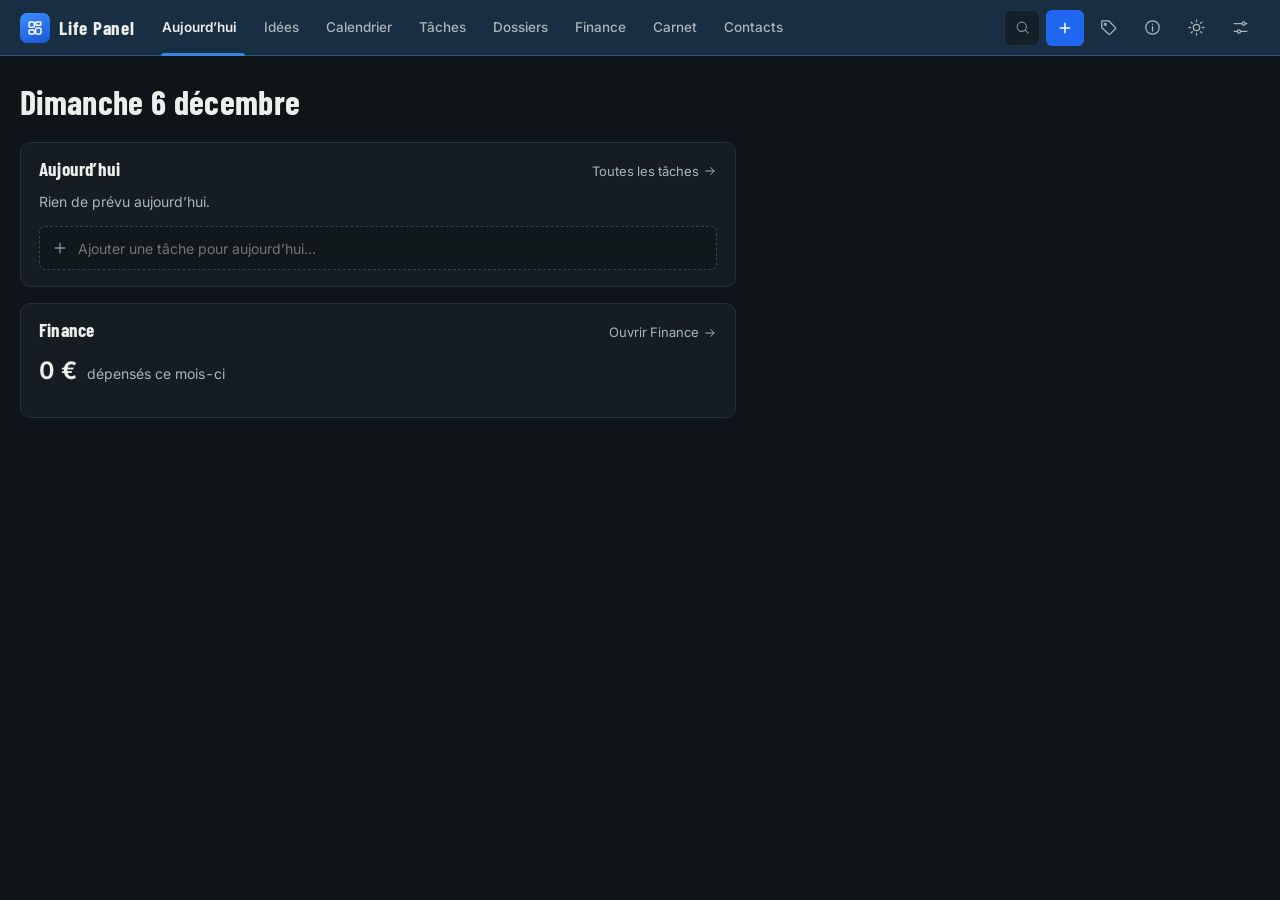
==== beta/index.html @ 91c44b32 "Bêta v5 dans /beta (commit 94033a8) Copie des fichiers de la branche beta dans le dossier beta/ ; la" ====
<!doctype html>
<html lang="fr" data-theme="nuit">
<head>
<meta charset="utf-8">
<meta name="viewport" content="width=device-width, initial-scale=1, viewport-fit=cover">
<!-- Sécurité : seuls les fichiers de ce site peuvent s'exécuter (aucun script en ligne, aucun autre site) ; la page ne peut se
     connecter qu'à elle-même et à l'API GitHub (synchro, lot 1). Plus d'empreinte à recalculer après une modification. -->
<meta http-equiv="Content-Security-Policy" content="default-src 'none'; script-src 'self'; style-src 'self' 'unsafe-inline'; font-src 'self'; img-src 'self' data: blob:; connect-src 'self' https://api.github.com; worker-src 'self'; manifest-src 'self'; media-src 'self' blob:; object-src 'none'; frame-src 'none'; base-uri 'none'; form-action 'none'">
<title>Life Panel</title>
<meta name="theme-color" content="#111A1E">
<meta name="color-scheme" content="dark light">
<link rel="icon" href="icons/favicon.svg" type="image/svg+xml">
<link rel="icon" href="icons/favicon-32.png" sizes="32x32" type="image/png">
<link rel="apple-touch-icon" href="icons/icon-192.png">
<!-- LIFE PANEL v5 : la coquille. Tout le reste est dans noyau/ (commun) et modules/ (une section = un dossier). Voir CLAUDE.md. -->
<script src="noyau/theme-avant.js"></script>
<link rel="preload" href="noyau/polices/inter.woff2" as="font" type="font/woff2" crossorigin>
<link rel="stylesheet" href="noyau/styles/jetons.css">
<link rel="stylesheet" href="noyau/styles/base.css">
<link rel="stylesheet" href="noyau/styles/coquille.css">
<link rel="stylesheet" href="noyau/styles/composants.css">
<script type="module" src="app.js"></script>
</head>
<body>
<div class="tete" id="tete">
  <header class="barre" id="barre"></header>
  <nav class="sous-menu" id="sous-menu" aria-label="Sous-menu" hidden></nav>
</div>
<main class="page" id="vue" tabindex="-1"><div class="vide">Chargement…</div></main>
<nav class="onglets" id="onglets" aria-label="Sections"></nav>
<button type="button" class="fab" id="fab" data-action="noter" aria-label="Noter quelque chose"></button>
<div class="voile" id="voile" hidden></div>
<section class="fiche" id="fiche" role="dialog" aria-modal="true" tabindex="-1" hidden></section>
<div class="dialogue" id="dialogue" hidden></div>
<div class="toast" id="toast" role="status" aria-live="polite"></div>
<noscript><div class="vide">LIFE PANEL a besoin de JavaScript.</div></noscript>
</body>
</html>
---- beta/noyau/styles/jetons.css ----
/* LIFE PANEL v5 · noyau/styles/jetons.css
   Les jetons de l'interface : couleurs (thème nuit par défaut, thème jour), polices, tailles, espacements.
   Repris du prototype « Station » (béton bleu-gris, un seul bleu vif pour agir, jaune pour prévenir, rouge pour alerter),
   en plus calme : pas de lueur néon, pas de marquages, pas de police à chasse fixe.
   Toute couleur de l'appli vient d'ici : un module n'écrit jamais une couleur en dur. */

@font-face{font-family:"Inter";font-style:normal;font-weight:400 650;font-display:swap;src:url(../polices/inter.woff2) format("woff2");
  unicode-range:U+0000-00FF, U+0131, U+0152-0153, U+02BB-02BC, U+02C6, U+02DA, U+02DC, U+0304, U+0308, U+0329, U+2000-206F, U+20AC, U+2122, U+2191, U+2193, U+2212, U+2215, U+FEFF, U+FFFD}
@font-face{font-family:"Barlow Condensed";font-style:normal;font-weight:600;font-display:swap;src:url(../polices/barlow-condensed-600.woff2) format("woff2");
  unicode-range:U+0000-00FF, U+0131, U+0152-0153, U+02BB-02BC, U+02C6, U+02DA, U+02DC, U+0304, U+0308, U+0329, U+2000-206F, U+20AC, U+2122, U+2191, U+2193, U+2212, U+2215, U+FEFF, U+FFFD}
@font-face{font-family:"Barlow Condensed";font-style:normal;font-weight:700;font-display:swap;src:url(../polices/barlow-condensed-700.woff2) format("woff2");
  unicode-range:U+0000-00FF, U+0131, U+0152-0153, U+02BB-02BC, U+02C6, U+02DA, U+02DC, U+0304, U+0308, U+0329, U+2000-206F, U+20AC, U+2122, U+2191, U+2193, U+2212, U+2215, U+FEFF, U+FFFD}

:root{
  color-scheme:dark;
  --fond:#0E1417; --fond-2:#111A1E; --panneau:#151D22; --panneau-2:#1A242A; --panneau-3:#213039; --champ:#10181C;
  --bord:#243139; --bord-fort:#34454F;
  --texte:#ECEFEC; --texte-2:#A9B6BB; --texte-3:#82939A;
  --accent:#2F7BFF; --accent-texte:#63B3FF; --accent-plein:#1F66F0; --accent-haut:#3D8CFF; --accent-fonce:#1A57D6; --sur-accent:#FFFFFF;
  --accent-doux:rgba(47,123,255,.14); --accent-moyen:rgba(47,123,255,.28);
  --ok:#3DD68C; --attention:#FFC531; --critique:#FF5C6C;
  --ok-doux:rgba(61,214,140,.12); --attention-doux:rgba(255,197,49,.12); --critique-doux:rgba(255,92,108,.13);
  /* Couleurs des projets et des catégories (validées pour les daltoniens, voisines bien séparées) */
  --p-bleu:#3987e5; --p-orange:#e8591c; --p-vert:#14a07a; --p-jaune:#c98500; --p-rose:#e0569a; --p-violet:#9085e9;
  --c-bleu:#3987e5; --c-orange:#e8591c; --c-vert:#14a07a; --c-jaune:#c98500; --c-rose:#e0569a; --c-herbe:#3aa83a; --c-violet:#9085e9; --c-rouge:#e85d5d; --c-prune:#b04fc8; --c-gris:#52646E; --c-cyan:#1fa9c4; --c-brun:#b07a4f; --c-olive:#9a9a2f; --c-indigo:#6272f0;
  --voile:rgba(5,9,11,.66);
  --ombre:0 10px 24px -18px rgba(0,0,0,.9);
  --ombre-haute:0 28px 70px -22px rgba(0,0,0,.9), 0 0 0 1px rgba(255,255,255,.03);

  --sans:"Inter", system-ui, -apple-system, "Segoe UI", Roboto, Arial, sans-serif;
  --titre:"Barlow Condensed", "Arial Narrow", "Roboto Condensed", var(--sans);
  --barre:56px; --onglets:64px;
  --r:10px; --r-petit:6px;
  --ease:cubic-bezier(.2,.8,.2,1);
}
:root[data-theme="jour"]{
  color-scheme:light;
  --fond:#E7E5E0; --fond-2:#EDEBE7; --panneau:#F7F6F3; --panneau-2:#F0EEEA; --panneau-3:#E6E3DD; --champ:#FFFFFF;
  --bord:#D9D5CD; --bord-fort:#C2BCB1;
  --texte:#182024; --texte-2:#4A565C; --texte-3:#56636A;
  --accent:#1F5FE0; --accent-texte:#1A56CC; --accent-plein:#1F5FE0; --accent-haut:#3374EE; --accent-fonce:#184DBA; --sur-accent:#FFFFFF;
  --accent-doux:rgba(31,95,224,.10); --accent-moyen:rgba(31,95,224,.22);
  --ok:#11734F; --attention:#9A5800; --critique:#C4203A;
  --ok-doux:rgba(17,115,79,.09); --attention-doux:rgba(154,88,0,.1); --critique-doux:rgba(196,32,58,.08);
  --p-bleu:#2a78d6; --p-orange:#e2541a; --p-vert:#0f9468; --p-jaune:#b77900; --p-rose:#d64a8a; --p-violet:#6250d6;
  --c-bleu:#2a78d6; --c-orange:#e2541a; --c-vert:#0f9468; --c-jaune:#b77900; --c-rose:#d64a8a; --c-herbe:#2f8f2f; --c-violet:#6250d6; --c-rouge:#d93b3b; --c-prune:#9c3fb5; --c-gris:#9AA2A5; --c-cyan:#138aa3; --c-brun:#8f5e36; --c-olive:#7c7c1d; --c-indigo:#4655c9;
  --voile:rgba(24,32,36,.38);
  --ombre:0 1px 2px rgba(24,32,36,.06), 0 10px 24px -20px rgba(24,32,36,.35);
  --ombre-haute:0 28px 70px -24px rgba(24,32,36,.4), 0 0 0 1px rgba(24,32,36,.05);
}
---- beta/noyau/styles/base.css ----
/* LIFE PANEL v5 · noyau/styles/base.css
   La base commune : remise à zéro, texte, boutons, champs, panneaux, états vides. Les modules s'en servent tels quels. */

*{box-sizing:border-box}
html{-webkit-text-size-adjust:100%;text-size-adjust:100%}
html,body{margin:0;padding:0}
body{background:var(--fond);color:var(--texte);font:400 14px/1.5 var(--sans);-webkit-font-smoothing:antialiased;-moz-osx-font-smoothing:grayscale;
  min-height:100vh;min-height:100dvh;overflow-x:hidden;font-variant-numeric:tabular-nums}
button,input,select,textarea{font:inherit;color:inherit}
button{cursor:pointer;background:none;border:0;padding:0;-webkit-tap-highlight-color:transparent}
a{color:inherit;text-decoration:none;-webkit-tap-highlight-color:transparent}
:focus-visible{outline:2px solid var(--accent);outline-offset:2px;border-radius:6px}
::selection{background:var(--accent-moyen)}
[hidden]{display:none!important}
*{scrollbar-width:thin;scrollbar-color:var(--bord-fort) transparent}
svg.ic{flex-shrink:0;display:block}
h1,h2,h3{margin:0;font-weight:600}
p{margin:0}
.doux{color:var(--texte-2)} .faible{color:var(--texte-3)} .petit{font-size:12.5px}
.sr{position:absolute!important;width:1px;height:1px;overflow:hidden;clip:rect(0 0 0 0);white-space:nowrap}
@media (prefers-reduced-motion: reduce){*,*::before,*::after{animation-duration:.001ms!important;transition-duration:.001ms!important}}

/* --- En-tête d'une page --- */
.entete{display:flex;align-items:flex-end;justify-content:space-between;gap:16px;flex-wrap:wrap;margin:0 0 22px}
.entete h1{font:700 34px/1.05 var(--titre);letter-spacing:.01em}
.sur-titre{font-size:12.5px;font-weight:500;color:var(--texte-3);margin:0 0 6px}
.entete-actions{display:flex;gap:8px;flex-wrap:wrap}

/* --- Boutons --- */
.btn{display:inline-flex;align-items:center;justify-content:center;gap:8px;min-height:36px;padding:0 14px;border-radius:var(--r-petit);
  background:var(--panneau-2);border:1px solid var(--bord);color:var(--texte);font-weight:500;font-size:13.5px;white-space:nowrap;transition:background .15s,border-color .15s}
.btn:hover{background:var(--panneau-3);border-color:var(--bord-fort)}
.btn.plein{background:var(--accent-plein);border-color:transparent;color:var(--sur-accent)}
.btn.plein:hover{background:var(--accent-haut)}
.btn.plein.danger{background:var(--critique);color:#fff}
.btn.discret{background:none;border-color:transparent;color:var(--texte-2)}
.btn.discret:hover{background:var(--panneau-2);color:var(--texte)}
.icone-btn{display:inline-grid;place-items:center;width:40px;height:40px;border-radius:var(--r-petit);color:var(--texte-2);position:relative}
.icone-btn:hover{background:var(--panneau-2);color:var(--texte)}
.rangee{display:flex;gap:8px;flex-wrap:wrap;align-items:center}

/* --- Champs --- */
input[type=text],input[type=search],input[type=date],input[type=time],input[type=number],input[type=email],input[type=tel],input[type=url],select,textarea{
  width:100%;min-height:38px;padding:8px 11px;background:var(--champ);border:1px solid var(--bord);border-radius:var(--r-petit);color:var(--texte);outline:none;transition:border-color .15s,box-shadow .15s}
input:focus,select:focus,textarea:focus{border-color:var(--accent);box-shadow:0 0 0 3px var(--accent-doux)}
textarea{min-height:96px;resize:vertical;line-height:1.5}
label{display:block;font-size:12.5px;font-weight:500;color:var(--texte-2);margin:0 0 5px}

/* --- Panneaux --- */
.panneau{background:var(--panneau);border:1px solid var(--bord);border-radius:var(--r);padding:18px 20px;box-shadow:var(--ombre)}
.panneau h2{font-size:15px;font-weight:600;margin:0 0 10px}
.panneau > p + p, .panneau > p + .rangee, .panneau > dl + .rangee, .panneau > .choix + p{margin-top:12px}
.panneau > p + dl{margin-top:14px}
.compteur, .nb{display:inline-grid;place-items:center;min-width:20px;height:20px;padding:0 6px;border-radius:10px;background:var(--attention-doux);color:var(--attention);font-size:11.5px;font-weight:600}

/* --- Ce qu'une rubrique contiendra (lot 0) --- */
.bientot{border-style:dashed;box-shadow:none;background:transparent;max-width:640px}
.bientot .sur-titre{color:color-mix(in srgb, var(--section) 75%, var(--texte))}
.bientot ul{margin:4px 0 0;padding:0 0 0 18px;color:var(--texte-2)}
.bientot li{margin:4px 0}

/* --- États vides et erreurs --- */
.vide{padding:48px 20px;text-align:center;color:var(--texte-2);line-height:1.6}
.vide small{color:var(--texte-3)}
---- beta/noyau/styles/coquille.css ----
/* LIFE PANEL v5 · noyau/styles/coquille.css
   Le cadre : barre des sections en haut, sous-menu de la section ouverte, page ; sur téléphone et tablette (moins de 1 100 px),
   titre de la section en haut, sous-menu qui défile, onglets en bas et bouton + ; fiche au centre, confirmation, messages.
   --section (posée par interface.js) = la couleur de la section ouverte : elle teinte la barre, le sous-menu et l'onglet actif. */

:root{--section:var(--accent)}

/* --- Barre du haut et sous-menu, collés en haut de l'écran --- */
.tete{position:sticky;top:0;z-index:20}
.barre{height:var(--barre);display:flex;align-items:center;gap:6px;padding:0 20px;
  background:color-mix(in srgb, var(--section) 18%, var(--fond-2));border-bottom:1px solid color-mix(in srgb, var(--section) 40%, var(--bord))}
:root[data-theme="jour"] .barre{background:color-mix(in srgb, var(--section) 12%, var(--fond-2))}
.marque{display:flex;align-items:center;gap:9px;margin-right:12px;flex-shrink:0}
.marque b{font:700 19px/1 var(--titre);letter-spacing:.04em;white-space:nowrap}
.logo{width:30px;height:30px;border-radius:7px;display:grid;place-items:center;background:linear-gradient(160deg, var(--accent-haut), var(--accent-fonce));color:var(--sur-accent);flex-shrink:0}
.titre-section{display:none}

.sections{display:flex;align-items:stretch;align-self:stretch;gap:2px;min-width:0}
.sections a{display:flex;align-items:center;gap:7px;padding:0 11px;color:var(--texte-2);font-weight:500;font-size:13.5px;white-space:nowrap;position:relative;transition:color .12s}
.sections a:hover{color:var(--texte)}
.sections a svg{color:var(--texte-3);transition:color .12s}
.sections a:hover svg{color:var(--c)}
.sections a.actif{color:var(--texte);font-weight:600}
.sections a.actif svg{color:var(--c)}
.sections a.actif::after{content:"";position:absolute;left:8px;right:8px;bottom:-1px;height:3px;border-radius:3px 3px 0 0;background:var(--c)}
.nb-place{display:flex}
.sections .nb{margin-left:2px}

.barre-droite{margin-left:auto;display:flex;align-items:center;gap:4px;flex-shrink:0}
.recherche{display:flex;align-items:center;gap:9px;height:36px;padding:0 10px 0 11px;margin-right:6px;border-radius:8px;background:color-mix(in srgb, var(--fond) 55%, transparent);
  border:1px solid var(--bord);color:var(--texte-3);font-size:13.5px}
.recherche:hover{border-color:var(--bord-fort);color:var(--texte-2)}
.recherche span{min-width:90px;text-align:left}
@media (min-width:1100px) and (max-width:1599px){ .recherche span,.recherche kbd{display:none} .recherche{width:36px;padding:0;justify-content:center} .barre-droite .btn.plein{width:38px;padding:0} .barre-droite .btn.plein span{display:none} }
kbd{font:500 11px/1 var(--sans);padding:4px 6px;border-radius:4px;border:1px solid var(--bord-fort);color:var(--texte-3)}
.barre .icone-btn.actif{color:var(--texte);background:color-mix(in srgb, var(--section) 22%, transparent)}
.seul-tel{display:none!important}
.avec-nb .nb-place{position:absolute;top:2px;right:0}
.avec-nb .nb{min-width:17px;height:17px;font-size:10.5px;padding:0 4px}

.sous-menu{display:flex;gap:2px;padding:6px 20px;background:color-mix(in srgb, var(--section) 6%, var(--fond));border-bottom:1px solid var(--bord);
  overflow-x:auto;scrollbar-width:none}
.sous-menu::-webkit-scrollbar{display:none}
.sous-menu a{padding:6px 13px;border-radius:6px;color:var(--texte-2);font-weight:500;font-size:13.5px;white-space:nowrap;flex-shrink:0}
.sous-menu a:hover{color:var(--texte);background:var(--panneau-2)}
.sous-menu a.actif{color:var(--texte);background:color-mix(in srgb, var(--section) 24%, transparent)}

/* --- La page --- */
.page{display:block;width:100%;max-width:1480px;padding:28px 20px 64px;outline:none}
.page.anim{animation:apparait .22s var(--ease)}
@keyframes apparait{from{opacity:0;transform:translateY(4px)}to{opacity:1;transform:none}}
.entete .sur-titre{color:color-mix(in srgb, var(--section) 75%, var(--texte))}

/* --- Onglets et bouton + (téléphone, tablette) --- */
.onglets{display:none}
.fab{display:none}

/* --- « Plus » : les autres sections --- */
.liste-plus{display:flex;flex-direction:column;gap:4px}
.liste-plus a{display:flex;align-items:center;gap:14px;padding:10px 8px;border-radius:10px;font-weight:500;font-size:15px}
.liste-plus a:hover{background:var(--panneau-2)}
.liste-plus .nb{margin-left:auto}
.pastille-section{width:38px;height:38px;border-radius:10px;display:grid;place-items:center;color:var(--c);background:color-mix(in srgb, var(--c) 18%, transparent)}

/* --- Fiche : une grande tuile au centre, le site en arrière-plan (téléphone : plein écran depuis le bas) --- */
.voile{position:fixed;inset:0;z-index:60;background:var(--voile);opacity:0;transition:opacity .18s}
.voile.on{opacity:1}
.fiche{position:fixed;z-index:61;left:50%;top:50%;width:min(680px, calc(100vw - 48px));max-height:min(86vh, 900px);display:flex;flex-direction:column;
  background:var(--panneau);border:1px solid var(--bord);border-radius:14px;box-shadow:var(--ombre-haute);
  transform:translate(-50%, -48%) scale(.98);opacity:0;transition:transform .2s var(--ease),opacity .16s}
.fiche.large{width:min(960px, calc(100vw - 48px))}
.fiche.on{transform:translate(-50%, -50%);opacity:1}
.fiche::before{content:"";position:absolute;left:0;right:0;top:0;height:3px;border-radius:14px 14px 0 0;background:var(--section)}
.fiche-boite{display:flex;flex-direction:column;min-height:0;max-height:inherit;flex:1}
.fiche-poignee{display:none}
.fiche-tete{display:flex;align-items:center;justify-content:space-between;gap:12px;padding:16px 14px 12px 24px;border-bottom:1px solid var(--bord)}
.fiche-tete h2{font:700 24px/1.1 var(--titre);letter-spacing:.01em;min-width:0;overflow-wrap:anywhere}
.fiche-corps{flex:1;overflow-y:auto;padding:20px 24px 24px}
.fiche-pied{display:flex;align-items:center;gap:8px;flex-wrap:wrap;padding:12px 24px 16px;border-top:1px solid var(--bord)}
.fiche-pied .droite{margin-left:auto;display:flex;gap:8px;flex-wrap:wrap}
.fiche-pied .gauche{display:flex;gap:6px;flex-wrap:wrap}

/* --- Confirmation --- */
.dialogue{position:fixed;inset:0;z-index:80;display:grid;place-items:center;padding:20px;background:var(--voile)}
.dialogue-boite{width:min(420px, 100%);background:var(--panneau);border:1px solid var(--bord);border-radius:12px;padding:22px;box-shadow:var(--ombre-haute)}
.dialogue-boite h2{font-size:16px;margin:0 0 8px}
.dialogue-boite p{color:var(--texte-2)}
.dialogue-boutons{display:flex;justify-content:flex-end;gap:8px;margin-top:20px}

/* --- Messages --- */
.toast{position:fixed;z-index:90;left:50%;bottom:24px;transform:translate(-50%, 16px);opacity:0;pointer-events:none;display:flex;align-items:center;gap:14px;
  max-width:min(560px, calc(100vw - 32px));padding:11px 16px;border-radius:10px;background:var(--panneau-3);border:1px solid var(--bord-fort);box-shadow:var(--ombre-haute);transition:opacity .2s,transform .2s var(--ease)}
.toast.on{opacity:1;transform:translate(-50%, 0);pointer-events:auto}
.toast-btn{color:var(--accent-texte);font-weight:600;white-space:nowrap}

/* --- PC moyen (1 100 à 1 399 px) : les sections sans icône, la recherche en icône --- */
@media (min-width:1100px) and (max-width:1399px){
  .sections a{padding:0 9px}
  .sections a svg{display:none}
  .recherche span,.recherche kbd{display:none}
  .recherche{width:36px;padding:0;justify-content:center;margin-right:2px}
}

/* --- Téléphone et tablette (moins de 1 100 px) --- */
@media (max-width:1099px){
  .barre{padding:0 6px 0 16px;gap:2px}
  .marque,.sections,.masque-tel{display:none!important}
  .titre-section{display:flex;align-items:center;gap:9px;margin:0;font:700 22px/1 var(--titre);letter-spacing:.02em;white-space:nowrap;overflow:hidden}
  .titre-section svg{color:var(--section)}
  .recherche{width:40px;height:40px;padding:0;margin:0;justify-content:center;border:0;background:none;color:var(--texte-2)}
  .recherche span,.recherche kbd{display:none}
  .seul-tel{display:inline-grid!important}
  .sous-menu{padding:6px 12px}
  .page{padding:20px 16px calc(var(--onglets) + 96px + env(safe-area-inset-bottom))}
  .entete h1{font-size:30px}
  .onglets{display:flex;position:fixed;z-index:30;left:0;right:0;bottom:0;height:calc(var(--onglets) + env(safe-area-inset-bottom));padding:0 4px env(safe-area-inset-bottom);
    background:color-mix(in srgb, var(--fond-2) 94%, transparent);backdrop-filter:blur(10px);-webkit-backdrop-filter:blur(10px);border-top:1px solid var(--bord)}
  .onglets > *{flex:1;display:flex;flex-direction:column;align-items:center;justify-content:center;gap:4px;color:var(--texte-3);font-size:11px;font-weight:500;position:relative}
  .onglets .actif{color:var(--texte)}
  .onglets .actif svg{color:var(--section)}
  .onglets .actif::before{content:"";position:absolute;top:0;left:28%;right:28%;height:2px;border-radius:0 0 2px 2px;background:var(--section)}
  .onglets .nb-place{position:absolute;top:6px;left:calc(50% + 6px)}
  .onglets .nb{min-width:17px;height:17px;font-size:10.5px;padding:0 4px}
  .fab{display:grid;place-items:center;position:fixed;z-index:31;right:16px;bottom:calc(var(--onglets) + 16px + env(safe-area-inset-bottom));width:56px;height:56px;border-radius:16px;
    background:var(--accent-plein);color:var(--sur-accent);box-shadow:0 10px 24px -8px rgba(31,102,240,.55)}
  .toast{bottom:calc(var(--onglets) + 16px + env(safe-area-inset-bottom))}
  .fiche,.fiche.large{left:0;top:auto;bottom:0;width:100%;max-height:94dvh;border-radius:16px 16px 0 0;border-width:1px 0 0;transform:translateY(32px)}
  .fiche.on{transform:none}
  .fiche::before{border-radius:16px 16px 0 0}
  .fiche-poignee{display:block;width:40px;height:4px;border-radius:2px;background:var(--bord-fort);margin:8px auto 0}
  .fiche-tete{padding:8px 8px 10px 18px}
  .fiche-corps{padding:16px 18px 20px}
  .fiche-pied{padding:10px 18px calc(12px + env(safe-area-inset-bottom))}
}
/* L'icône de la synchro GitHub (noyau/synchro.js) : discrète quand tout va bien */
.icone-btn.synchro[data-etat="ok"]{color:var(--texte-3)}
.icone-btn.synchro[data-etat="cours"]{color:var(--accent)}
.icone-btn.synchro[data-etat="hors"]{color:var(--c-jaune)}
.icone-btn.synchro[data-etat="erreur"]{color:var(--c-rouge)}
---- beta/noyau/styles/composants.css ----
/* LIFE PANEL v5 · noyau/styles/composants.css
   Les pièces communes à toutes les sections : blocs, puces (tags, dossiers), case à cocher, ligne « ajouter vite »,
   tableau (cartes sur téléphone), formulaire des fiches, fenêtre « Noter », glisser-déposer. */

/* --- Blocs d'une page --- */
.bloc{background:var(--panneau);border:1px solid var(--bord);border-radius:var(--r);padding:16px 18px;min-width:0}
.bloc-tete{display:flex;align-items:baseline;justify-content:space-between;gap:12px;margin:0 0 10px}
.bloc-tete h2{font:700 19px/1.1 var(--titre);letter-spacing:.01em}
.bloc-tete a,.bloc-tete .lien{font-size:13px;color:var(--texte-2)}
.bloc-tete a:hover{color:var(--texte)}
.lien-texte{color:var(--accent-texte);font-weight:500}
.lien-texte:hover{text-decoration:underline}

/* --- Puces : tags, dossiers, types --- */
.puces{display:flex;flex-wrap:wrap;gap:4px}
.puce{display:inline-flex;align-items:center;gap:5px;max-width:100%;padding:1px 8px;border-radius:999px;background:var(--panneau-2);border:1px solid var(--bord);
  color:var(--texte-2);font-size:12px;line-height:1.5;white-space:nowrap;overflow:hidden;text-overflow:ellipsis}
.puce.dossier{background:color-mix(in srgb, var(--c, var(--c-gris)) 22%, var(--panneau));border-color:color-mix(in srgb, var(--c, var(--c-gris)) 60%, var(--bord));color:var(--texte)}
.puce.dossier::before{content:"";width:8px;height:8px;border-radius:2px;background:var(--c, var(--c-gris));flex-shrink:0}
.puce.type{border-color:transparent;background:color-mix(in srgb, var(--c, var(--accent)) 16%, transparent);color:var(--texte)}
.retard{color:var(--critique)}
.attention{color:var(--attention)}

/* --- Case à cocher ronde (tâche faite) --- */
input.coche{appearance:none;-webkit-appearance:none;width:20px;height:20px;margin:0;border-radius:5px;border:1.6px solid var(--bord-fort);background:var(--champ);cursor:pointer;
  display:inline-grid;place-items:center;flex-shrink:0;transition:background .12s,border-color .12s}
input.coche:hover{border-color:var(--texte-3)}
input.coche:checked{background:var(--ok);border-color:var(--ok)}
input.coche:checked::after{content:"";width:9px;height:5px;border:2px solid var(--fond);border-top:0;border-right:0;transform:translateY(-1px) rotate(-45deg)}

/* --- Ligne « ajouter vite » --- */
.ajout{display:flex;align-items:center;gap:10px;padding:0 12px;min-height:44px;border:1px dashed var(--bord-fort);border-radius:var(--r-petit);background:var(--champ);color:var(--texte-3)}
.ajout:focus-within{border-style:solid;border-color:color-mix(in srgb, var(--section) 70%, var(--bord));color:var(--texte-2)}
.ajout input{flex:1;min-width:0;border:0;background:none;outline:none;padding:10px 0;box-shadow:none!important;min-height:0}

/* --- Tableau --- */
.tableau{display:flex;flex-direction:column;gap:10px;min-width:0}
.tableau-barre{display:flex;align-items:center;gap:10px;flex-wrap:wrap}
.tableau-recherche{display:flex;align-items:center;gap:8px;flex:1 1 240px;max-width:420px;margin:0;padding:0 10px;height:38px;border:1px solid var(--bord);border-radius:var(--r-petit);background:var(--champ);color:var(--texte-3)}
.tableau-recherche:focus-within{border-color:var(--accent)}
.tableau-recherche input{border:0;background:none;outline:none;padding:0;min-height:0;height:100%;box-shadow:none!important}
.tableau-compte{font-size:12.5px;color:var(--texte-3)}
.tableau-outils{margin-left:auto;display:flex;gap:6px;align-items:center;flex-wrap:wrap}
.tableau-colonnes{position:relative}
.tableau-colonnes summary{list-style:none}
.tableau-colonnes summary::-webkit-details-marker{display:none}
.menu-colonnes{position:absolute;right:0;top:calc(100% + 6px);z-index:15;min-width:200px;display:flex;flex-direction:column;gap:2px;padding:8px;
  background:var(--panneau);border:1px solid var(--bord-fort);border-radius:var(--r-petit);box-shadow:var(--ombre-haute)}
.menu-colonnes label{display:flex;align-items:center;gap:8px;margin:0;padding:6px 8px;border-radius:5px;color:var(--texte);font-size:13.5px;cursor:pointer}
.menu-colonnes label:hover{background:var(--panneau-2)}
.defile-tableau{overflow-x:auto;border:1px solid var(--bord);border-radius:var(--r);background:var(--panneau)}
.tableau table{width:100%;border-collapse:collapse;font-size:13.5px}
.tableau th{position:sticky;top:0;text-align:left;font-size:12px;font-weight:600;color:var(--texte-3);padding:9px 12px;border-bottom:1px solid var(--bord);background:var(--panneau);white-space:nowrap}
.tableau th button{display:inline-flex;align-items:center;gap:4px;font:inherit;color:inherit}
.tableau th button:hover,.tableau th[aria-sort="ascending"] button,.tableau th[aria-sort="descending"] button{color:var(--texte)}
.tableau td{padding:9px 12px;border-bottom:1px solid var(--bord);vertical-align:middle}
.tableau tbody tr:last-child td{border-bottom:0}
.tableau tbody tr[tabindex]{cursor:pointer}
.tableau tbody tr:hover{background:color-mix(in srgb, var(--panneau-2) 70%, transparent)}
.tableau tbody tr:focus-visible{outline:2px solid var(--accent);outline-offset:-2px;border-radius:0}
.tableau .num{text-align:right;white-space:nowrap}
.tableau .t-coche{width:44px;padding-right:0}
.tableau .t-saut{display:none}
.tableau .col-titre,.tableau .t-titre{font-weight:500;color:var(--texte)}
.tableau .t-sous,.tableau .t-droite{color:var(--texte-2)}
.tableau tr.fait .t-titre{color:var(--texte-3);text-decoration:line-through}
.tableau .extrait{display:block;color:var(--texte-3);font-size:12.5px;font-weight:400;max-width:560px;overflow:hidden;text-overflow:ellipsis;white-space:nowrap}
.tableau-vide{padding:28px 16px;text-align:center;color:var(--texte-3);border:1px dashed var(--bord);border-radius:var(--r)}
.tableau-plus{display:flex;justify-content:center}
.actions-ligne{display:flex;gap:4px;justify-content:flex-end;align-items:center;flex-wrap:nowrap}
.btn.petit,.btn.compact{min-height:30px;padding:0 10px;font-size:12.5px}
.icone-btn.petit{width:30px;height:30px}

/* Téléphone : une carte par ligne (titre en haut, à droite le montant ou la date, le reste en petit dessous) */
@media (max-width:700px){
  .tableau-recherche{max-width:none}
  .defile-tableau{border:0;background:none;overflow:visible}
  .tableau table,.tableau tbody{display:block}
  .tableau thead{display:none}
  .tableau tbody tr{display:flex;flex-wrap:wrap;align-items:center;gap:4px 10px;padding:12px 14px;margin:0 0 8px;background:var(--panneau);border:1px solid var(--bord);border-radius:var(--r)}
  .tableau td{display:block;padding:0;border:0}
  .tableau .t-coche{order:0;width:auto}
  .tableau .t-titre{order:1;flex:1 1 0;min-width:0}
  .tableau .t-droite{order:2;margin-left:auto}
  .tableau .t-saut{display:block;order:3;flex-basis:100%;height:0}
  .tableau .t-sous{order:4;font-size:12.5px;color:var(--texte-3)}
  .tableau .t-sous.t-vide,.tableau .t-cache{display:none}
  .tableau .t-actions{order:5;flex-basis:100%}
  .tableau .actions-ligne{justify-content:flex-start;flex-wrap:wrap}
  .tableau .extrait{white-space:normal}
}

/* --- Formulaire des fiches --- */
.formulaire{display:flex;flex-wrap:wrap;gap:14px 12px}
.formulaire .champ{flex:1 1 100%;min-width:0}
.formulaire .champ.demi{flex:1 1 calc(50% - 6px)}
.formulaire .champ.quart{flex:1 1 calc(25% - 9px)}
.champ-case{display:flex;align-items:center;gap:8px;flex:1 1 100%;margin:0;color:var(--texte);font-size:14px}
.avec-vider{display:flex;gap:6px;align-items:center}
.etapes{display:flex;flex-direction:column;gap:6px}
.etapes:empty{display:none}
.etape{display:flex;align-items:center;gap:8px}
.etape .e-t{flex:1;min-width:0}
.etape:has(.e-ok:checked) .e-t{color:var(--texte-3);text-decoration:line-through}
.attributs{display:flex;flex-direction:column;gap:6px;margin:0 0 6px}
.attribut{display:grid;grid-template-columns:minmax(0, 1fr) minmax(0, 1.4fr) auto;gap:6px;align-items:center}
@media (max-width:520px){ .formulaire .champ.demi,.formulaire .champ.quart{flex-basis:100%} }

/* --- Fenêtre « Noter » --- */
.capture{display:flex;flex-direction:column;gap:12px}
.capture textarea{font-size:16px;min-height:64px}
.capture-apercu{display:flex;align-items:flex-start;gap:8px;min-height:22px;color:var(--texte-2);font-size:13.5px}
.capture-apercu svg{margin-top:2px;color:var(--section)}
.puces-choix{display:flex;flex-wrap:wrap;gap:6px}
.puce-choix{padding:5px 11px;border-radius:999px;border:1px solid var(--bord);background:var(--panneau-2);color:var(--texte-2);font-size:13px;font-weight:500}
.puce-choix:hover{color:var(--texte);border-color:var(--bord-fort)}
.puce-choix.actif{background:color-mix(in srgb, var(--section) 22%, transparent);border-color:color-mix(in srgb, var(--section) 55%, var(--bord));color:var(--texte)}

/* --- Glisser-déposer --- */
.en-glisse,.en-glisse *{user-select:none;-webkit-user-select:none;cursor:grabbing!important}
.fantome{position:fixed;left:0;top:0;z-index:100;pointer-events:none;max-width:280px;padding:7px 12px;border-radius:8px;background:var(--panneau-3);border:1px solid var(--bord-fort);
  box-shadow:var(--ombre-haute);font-size:13px;font-weight:500;color:var(--texte);white-space:nowrap;overflow:hidden;text-overflow:ellipsis}
.glisse-source{opacity:.45}
.depot-possible{outline:1.5px dashed color-mix(in srgb, var(--texte-3) 70%, transparent);outline-offset:-3px;border-radius:8px}
.cible-active{outline:2px solid var(--accent)!important;outline-offset:-3px;background:var(--accent-doux)!important}
.bloc-tete a{display:inline-flex;align-items:center;gap:4px;white-space:nowrap}
.tableau .col-ajoutee,.tableau .col-date,.tableau .col-archivee{white-space:nowrap}

/* --- Petits textes d'aide, masqués sur téléphone au besoin --- */
.aide{margin:0;font-size:12.5px;color:var(--texte-3)}
@media (max-width:1099px){ .masque-tel{display:none!important} }

/* --- Filtres en puces (au-dessus d'un tableau) --- */
.filtres{display:flex;flex-wrap:wrap;gap:6px}
.filtres a.puce-choix{text-decoration:none}

/* --- Lignes choisies dans un tableau (Ctrl + clic) et leur barre --- */
.tableau tbody tr.choisie,.tableau tbody tr.choisie:hover{background:color-mix(in srgb, var(--accent) 16%, transparent)}
.tableau tbody tr.choisie td:first-child{box-shadow:inset 3px 0 0 var(--accent)}
.tableau-choix{position:fixed;z-index:40;left:50%;bottom:24px;transform:translateX(-50%);display:flex;align-items:center;flex-wrap:wrap;justify-content:center;gap:6px;
  max-width:calc(100vw - 32px);padding:8px 10px 8px 16px;border-radius:12px;background:var(--panneau-3);border:1px solid var(--bord-fort);box-shadow:var(--ombre-haute)}
.tableau-choix .choix-nombre{font-weight:600;font-size:13px;margin-right:6px;white-space:nowrap}
@media (max-width:1099px){ .tableau-choix{bottom:calc(var(--onglets) + 16px + env(safe-area-inset-bottom))} }

/* --- Petites fenêtres de choix (un jour, une liste, un dossier) --- */
.choix-grille{display:grid;grid-template-columns:repeat(auto-fill, minmax(140px, 1fr));gap:8px}
.choix-colonne{display:flex;flex-direction:column;gap:6px}
.btn.choix{justify-content:flex-start;min-height:44px;text-align:left}
.choix-grille .btn.choix{flex-direction:column;align-items:flex-start;gap:2px;padding:8px 12px;min-height:56px}
.btn.choix small{color:var(--texte-3);font-size:12px;font-weight:400}
.btn.choix b{font-weight:600}
.pastille-dossier{width:10px;height:10px;border-radius:3px;background:var(--c);flex-shrink:0}
.autre-jour{display:flex;align-items:center;flex-wrap:wrap;gap:8px;margin-top:16px;padding-top:14px;border-top:1px solid var(--bord)}
.autre-jour label{color:var(--texte-2);font-size:13px;margin-right:4px}
.autre-jour input{width:auto}
.autre-jour.seul{margin:0;padding:0;border:0}
.fiche .ajout{margin-top:14px}
/* Un message en bas de l'écran passe au-dessus de la barre de sélection au lieu de la cacher */
body:has(.tableau-choix) .toast{bottom:92px}
@media (max-width:1099px){ body:has(.tableau-choix) .toast{bottom:calc(var(--onglets) + 84px + env(safe-area-inset-bottom))} }
@media (max-width:700px){ .tableau .t-droite.t-vide{display:none} }
/* Liens vers l'extérieur dans un tableau (document, téléphone, e-mail) : cliquables sans ouvrir la ligne */
.lien-externe{display:inline-flex;align-items:center;gap:5px;color:var(--accent-texte);text-decoration:none;max-width:100%;overflow:hidden}
.lien-externe span{overflow:hidden;text-overflow:ellipsis;white-space:nowrap}
.lien-externe:hover{text-decoration:underline}
a.puce.dossier{text-decoration:none;color:var(--texte)}
a.puce.dossier:hover{background:color-mix(in srgb, var(--c, var(--c-gris)) 36%, var(--panneau))}
.journal-fiche{list-style:none;margin:4px 0 0;padding:0;display:flex;flex-direction:column;gap:6px;max-height:260px;overflow:auto}
.journal-fiche li{padding:7px 10px;border-radius:var(--r-petit);background:var(--panneau-2);font-size:13.5px;color:var(--texte)}
.journal-fiche b{color:var(--texte-2);font-weight:600;margin-right:6px}
.formulaire .etiquette{display:block;font-size:12.5px;font-weight:600;color:var(--texte-2);margin-bottom:6px}
/* Choisir un dossier (puces en couleur, par chemin) et une couleur (pastilles) */
.choix-dossiers{display:flex;flex-direction:column;gap:6px;align-items:flex-start}
.groupe-dossiers{display:flex;flex-wrap:wrap;align-items:center;gap:6px}
.groupe-dossiers .chemin{font-size:12px;color:var(--texte-3);margin-right:2px}
.choix-dossiers .puce{cursor:pointer;padding:4px 11px;font-size:13px}
.choix-dossiers .puce.choisie{outline:2px solid var(--accent);outline-offset:1px}
.nuancier{display:flex;flex-wrap:wrap;gap:8px}
.pastille-choix{width:28px;height:28px;border-radius:7px;border:2px solid transparent;background:var(--c);cursor:pointer;padding:0}
.pastille-choix.raye{background:repeating-linear-gradient(45deg, var(--c) 0 4px, color-mix(in srgb, var(--c) 45%, var(--panneau)) 4px 7px)}
.pastille-choix.choisie{border-color:var(--texte);box-shadow:0 0 0 2px var(--panneau)}
.pastille-cat{display:inline-block;width:11px;height:11px;border-radius:3px;background:var(--c);flex-shrink:0;vertical-align:-1px}
.pastille-cat.raye{background:repeating-linear-gradient(45deg, var(--c) 0 3px, color-mix(in srgb, var(--c) 45%, var(--panneau)) 3px 5px)}
.tableau-plier{display:inline-flex;align-items:center;gap:8px;align-self:flex-start;padding:4px 6px;border:0;background:none;color:var(--texte);font-weight:600;font-size:15px;cursor:pointer;border-radius:var(--r-petit)}
.tableau-plier:hover{background:var(--panneau-2)}
.tableau-plier svg{transition:transform .15s}
.tableau-plier .n{font-size:12px;color:var(--texte-3);font-weight:600}
.tableau.plie .tableau-plier svg{transform:rotate(-90deg)}
.tableau.plie > .tableau-barre,.tableau.plie > .tableau-corps{display:none}
/* Le dossier d'un élément : un carré de couleur et son nom (comme dans le prototype) */
.carre{display:inline-block;width:10px;height:10px;border-radius:3px;background:var(--c, var(--c-gris));flex-shrink:0}
.lien-dossier{display:inline-flex;align-items:center;gap:7px;color:var(--texte);text-decoration:none;white-space:nowrap}
.lien-dossier:hover{text-decoration:underline;text-decoration-color:var(--c, var(--texte-3))}
/* Liste déroulante qui peut montrer une couleur (dossier, chemin) */
.deroulant{position:relative}
.deroulant-bouton{display:flex;align-items:center;gap:8px;width:100%;min-height:38px;padding:0 12px;border:1px solid var(--bord);border-radius:var(--r-petit);background:var(--panneau-2);color:var(--texte);font:inherit;text-align:left;cursor:pointer}
.deroulant-bouton:hover,.deroulant-bouton[aria-expanded="true"]{border-color:var(--bord-fort)}
.deroulant-bouton > span{flex:1;min-width:0;overflow:hidden;text-overflow:ellipsis;white-space:nowrap}
.deroulant-bouton > span.faible{color:var(--texte-3)}
.deroulant-liste{position:absolute;z-index:70;left:0;right:0;top:calc(100% + 4px);max-height:300px;overflow:auto;list-style:none;margin:0;padding:4px;border:1px solid var(--bord-fort);border-radius:var(--r-petit);background:var(--panneau-3);box-shadow:var(--ombre-haute)}
.deroulant-liste li[role="option"]{display:flex;align-items:center;gap:8px;padding:7px 10px;border-radius:6px;cursor:pointer;color:var(--texte);font-size:13.5px;outline:none}
.deroulant-liste li[role="option"]:hover,.deroulant-liste li[role="option"]:focus{background:color-mix(in srgb, var(--accent) 18%, transparent)}
.deroulant-liste li[aria-selected="true"]{font-weight:600}
.deroulant-groupe{padding:8px 10px 3px;font-size:11.5px;font-weight:600;color:var(--texte-3)}
/* Propositions pendant la frappe (tags, @ du journal) */
.avec-suggestions{position:relative}
.suggestions{position:absolute;z-index:30;left:0;right:0;top:calc(100% + 4px);list-style:none;margin:0;padding:4px;border:1px solid var(--bord-fort);border-radius:var(--r-petit);
  background:var(--panneau-3);box-shadow:var(--ombre-haute)}
.suggestions li{padding:7px 10px;border-radius:6px;cursor:pointer;font-size:13.5px;color:var(--texte)}
.suggestions li.active,.suggestions li:hover{background:color-mix(in srgb, var(--section) 22%, transparent)}
.pliable.plie > .bloc-corps{display:none}
.pliable.plie .tableau-plier svg{transform:rotate(-90deg)}
.pliable .bloc-tete .tableau-plier{font-size:16px}
.sous-menu a .n{display:inline-grid;place-items:center;min-width:19px;height:19px;padding:0 5px;margin-left:6px;border-radius:999px;box-sizing:border-box;
  font-size:11px;font-weight:700;line-height:1;color:var(--texte);background:color-mix(in srgb, var(--section) 34%, var(--panneau-2));font-variant-numeric:tabular-nums}
.sous-menu a.actif .n{background:var(--section);color:var(--fond)}
/* L'anneau par catégorie et sa légende */
.par-categorie{display:grid;grid-template-columns:200px minmax(0, 1fr);gap:24px;align-items:start}
.anneau{width:200px;height:200px}
.anneau circle{transition:stroke-dasharray .25s, stroke-dashoffset .25s}
.anneau-total{font-size:19px;font-weight:700;fill:var(--texte)}
.anneau-sous{font-size:11px;fill:var(--texte-3)}
.legende{list-style:none;margin:0;padding:0;display:grid;grid-template-columns:repeat(auto-fill, minmax(260px, 1fr));gap:2px 18px}
.legende li{display:grid;grid-template-columns:12px minmax(0, 1fr) auto auto;align-items:center;gap:10px;padding:6px 6px;border-radius:var(--r-petit);cursor:pointer;font-size:13.5px}
.legende li:hover{background:var(--panneau-2)}
.legende .nom{overflow:hidden;text-overflow:ellipsis;white-space:nowrap;color:var(--texte)}
.legende .part{color:var(--texte-3);font-size:12px;font-variant-numeric:tabular-nums}
.legende .val{font-variant-numeric:tabular-nums;color:var(--texte-2)}
.legende li.retiree .nom,.legende li.retiree .val{color:var(--texte-3);text-decoration:line-through}
.legende li.retiree .pastille-cat{opacity:.35}
.pastille-cat{display:inline-block;width:11px;height:11px;border-radius:3px;background:var(--c);flex-shrink:0;vertical-align:-1px}
.pastille-cat.raye{background:repeating-linear-gradient(45deg, var(--c) 0 3px, color-mix(in srgb, var(--c) 45%, var(--panneau)) 3px 5px)}
.tableau .puce .pastille-cat{margin-right:5px;width:8px;height:8px}
@media (max-width:700px){ .par-categorie{grid-template-columns:minmax(0, 1fr);justify-items:center} .legende{width:100%} }

.par-categorie.compact{grid-template-columns:150px minmax(0, 1fr);gap:16px}
.par-categorie.compact .anneau{width:150px;height:150px}
.par-categorie.compact .legende{grid-template-columns:minmax(0, 1fr)}
.par-categorie.compact .legende li{cursor:default;padding:4px 6px}
/* L'aide (« ? ») */
.aide-titre{margin:16px 0 8px;font-size:12.5px;font-weight:700;color:var(--texte-3);text-transform:uppercase;letter-spacing:.04em}
.aide-titre:first-child{margin-top:0}
.aide-liste{display:grid;grid-template-columns:minmax(110px, max-content) minmax(0, 1fr);gap:8px 14px;margin:0;align-items:baseline}
.aide-liste dd{margin:0;color:var(--texte-2);font-size:13.5px}
.touche{display:inline-block;padding:2px 8px;border:1px solid var(--bord-fort);border-radius:6px;background:var(--panneau-2);font-size:12.5px;font-weight:600;color:var(--texte);white-space:nowrap}
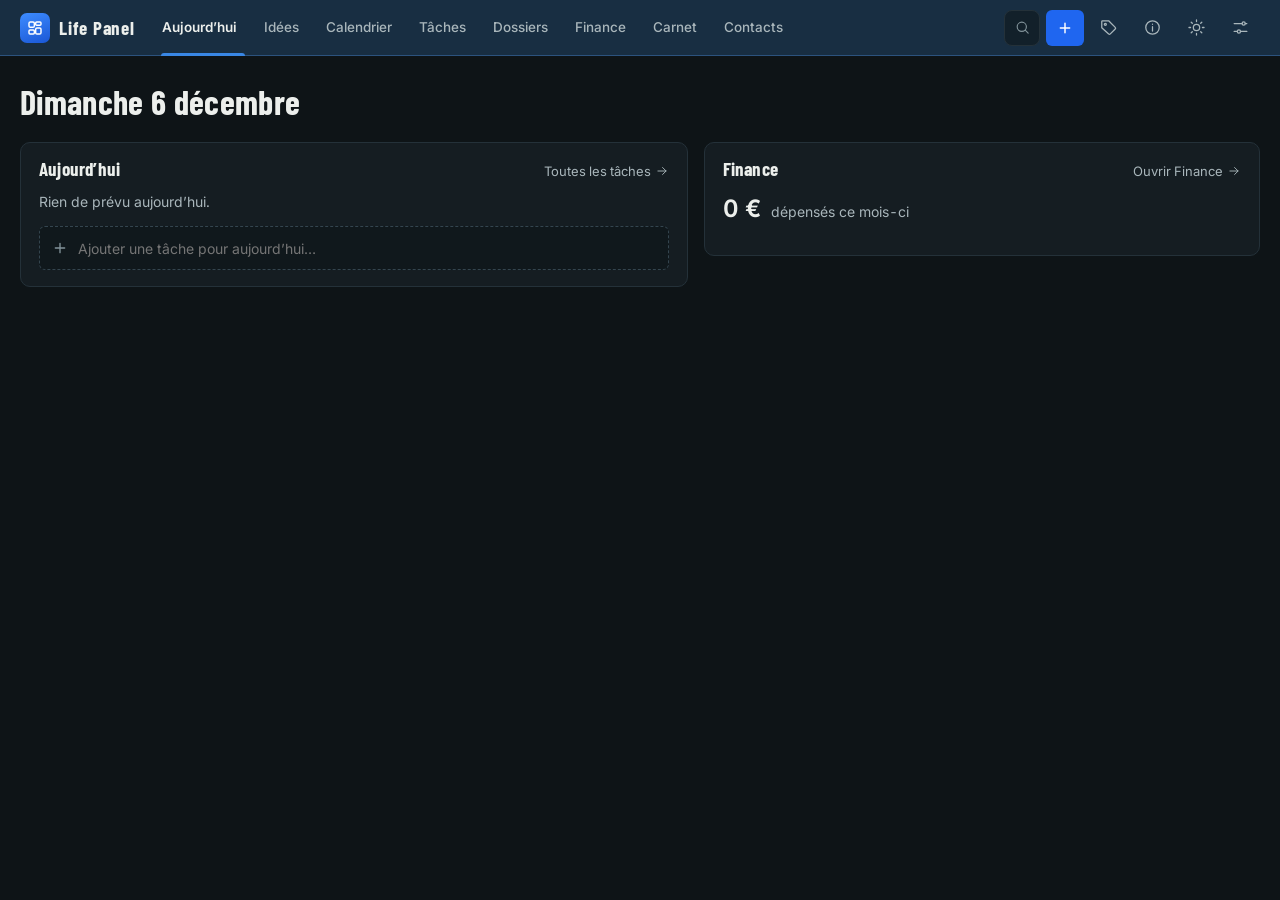
==== commit 8981bd42: "Bêta v5 dans /beta (commit ae5b104) Copie des fichiers de la branche beta dans le dossier beta/ ; la" ====
--- a/beta/index.html
+++ b/beta/index.html
@@ -12,6 +12,7 @@
 <link rel="icon" href="icons/favicon.svg" type="image/svg+xml">
 <link rel="icon" href="icons/favicon-32.png" sizes="32x32" type="image/png">
 <link rel="apple-touch-icon" href="icons/icon-192.png">
+<link rel="manifest" href="manifest.webmanifest">
 <!-- LIFE PANEL v5 : la coquille. Tout le reste est dans noyau/ (commun) et modules/ (une section = un dossier). Voir CLAUDE.md. -->
 <script src="noyau/theme-avant.js"></script>
 <link rel="preload" href="noyau/polices/inter.woff2" as="font" type="font/woff2" crossorigin>
--- a/beta/noyau/styles/coquille.css
+++ b/beta/noyau/styles/coquille.css
@@ -46,7 +46,7 @@
 .sous-menu a.actif{color:var(--texte);background:color-mix(in srgb, var(--section) 24%, transparent)}
 
 /* --- La page --- */
-.page{display:block;width:100%;max-width:1480px;padding:28px 20px 64px;outline:none}
+.page{display:block;width:100%;padding:28px 20px 64px;outline:none}   /* toute la largeur de l'écran (24/11) : plus de largeur maximale */
 .page.anim{animation:apparait .22s var(--ease)}
 @keyframes apparait{from{opacity:0;transform:translateY(4px)}to{opacity:1;transform:none}}
 .entete .sur-titre{color:color-mix(in srgb, var(--section) 75%, var(--texte))}
--- a/beta/noyau/styles/composants.css
+++ b/beta/noyau/styles/composants.css
@@ -41,6 +41,7 @@
 .tableau-recherche input{border:0;background:none;outline:none;padding:0;min-height:0;height:100%;box-shadow:none!important}
 .tableau-compte{font-size:12.5px;color:var(--texte-3)}
 .tableau-outils{margin-left:auto;display:flex;gap:6px;align-items:center;flex-wrap:wrap}
+.tableau-outils.cote{margin-left:0}
 .tableau-colonnes{position:relative}
 .tableau-colonnes summary{list-style:none}
 .tableau-colonnes summary::-webkit-details-marker{display:none}
@@ -64,7 +65,7 @@
 .tableau .col-titre,.tableau .t-titre{font-weight:500;color:var(--texte)}
 .tableau .t-sous,.tableau .t-droite{color:var(--texte-2)}
 .tableau tr.fait .t-titre{color:var(--texte-3);text-decoration:line-through}
-.tableau .extrait{display:block;color:var(--texte-3);font-size:12.5px;font-weight:400;max-width:560px;overflow:hidden;text-overflow:ellipsis;white-space:nowrap}
+.tableau .extrait{display:block;color:var(--texte-3);font-size:12.5px;font-weight:400;max-width:40vw;overflow:hidden;text-overflow:ellipsis;white-space:nowrap}
 .tableau-vide{padding:28px 16px;text-align:center;color:var(--texte-3);border:1px dashed var(--bord);border-radius:var(--r)}
 .tableau-plus{display:flex;justify-content:center}
 .actions-ligne{display:flex;gap:4px;justify-content:flex-end;align-items:center;flex-wrap:nowrap}
@@ -243,3 +244,43 @@
 .aide-liste{display:grid;grid-template-columns:minmax(110px, max-content) minmax(0, 1fr);gap:8px 14px;margin:0;align-items:baseline}
 .aide-liste dd{margin:0;color:var(--texte-2);font-size:13.5px}
 .touche{display:inline-block;padding:2px 8px;border:1px solid var(--bord-fort);border-radius:6px;background:var(--panneau-2);font-size:12.5px;font-weight:600;color:var(--texte);white-space:nowrap}
+/* --- La liseuse Markdown (noyau/markdown.js), reprise de la v4.9 --- */
+.md{font-size:15px;line-height:1.65;color:var(--texte-2);overflow-wrap:anywhere}
+.md > :first-child{margin-top:0}
+.md h1,.md h2,.md h3,.md h4,.md h5,.md h6{line-height:1.3;font-weight:650;color:var(--texte)}
+.md h1{font-size:24px;font-weight:700;margin:24px 0 10px} .md h2{font-size:20px;font-weight:700;margin:22px 0 9px}
+.md h3{font-size:18px;margin:20px 0 8px} .md h4{font-size:16px;margin:16px 0 6px}
+.md h5{font-size:15px;margin:14px 0 6px} .md h6{font-size:14px;margin:14px 0 6px;color:var(--texte-2)}
+.md p{margin:0 0 12px} .md ul,.md ol{margin:0 0 12px;padding-left:22px} .md li{margin:3px 0}
+.md a,.md .lien-wiki{color:var(--c-bleu);text-decoration:underline}
+.md .lien-wiki{border:0;background:none;padding:0;font:inherit;cursor:pointer}
+.md .lien-wiki.a-ecrire{color:var(--c-rose)}
+.md li.tache-md{list-style:none;margin-left:-20px;display:flex;align-items:flex-start;gap:8px;flex-wrap:wrap;row-gap:2px}
+.md li.tache-md > span{flex:1;min-width:0}
+.md li.tache-md > :not(input):not(span){flex-basis:calc(100% - 23px);margin-left:23px;min-width:0}
+.md .case-md{flex-shrink:0;width:15px;height:15px;margin:.3em 0 0;accent-color:var(--accent);cursor:pointer}
+.md .case-md:disabled{cursor:default}
+.md li.tache-md.faite > span{color:var(--texte-3)}
+.md del{color:var(--texte-3)}
+.md .table-md{overflow-x:auto;margin:0 0 14px;max-width:100%;padding:1px}
+.md table{width:auto;min-width:50%;border-collapse:collapse;font-size:14px}
+.md th,.md td{border:1px solid var(--bord);padding:6px 11px;vertical-align:top;white-space:normal}
+.md th{background:var(--panneau-2);color:var(--texte);font-weight:650;text-align:left}
+.md blockquote{margin:0 0 14px;padding:9px 14px;border-left:3px solid var(--c-bleu);background:var(--panneau-2);border-radius:0 var(--r-petit) var(--r-petit) 0}
+.md blockquote p{margin:0 0 8px} .md blockquote p:last-child{margin:0}
+.md hr{border:0;border-top:1px solid var(--bord);margin:18px 0}
+.md li > ul,.md li > ol{margin:3px 0 0} .md li > p{margin:6px 0 0} .md li > pre{margin:6px 0 4px}
+.md li.md-ecart{margin-top:10px}
+.md code{padding:1px 5px;border-radius:4px;background:var(--panneau-2);font-family:ui-monospace,Consolas,monospace;font-size:.9em}
+.md pre{margin:0 0 12px;padding:10px 13px;background:var(--panneau-2);border:1px solid var(--bord);border-radius:var(--r-petit);overflow-x:auto;max-width:100%;
+  font-family:ui-monospace,Consolas,monospace;font-size:13px;line-height:1.55;white-space:pre;tab-size:4}
+.md pre code{background:none;padding:0}
+/* Le contenu d'une note dans sa fiche : Lire (mis en forme) ou Écrire (le texte) */
+.md-champ{display:flex;flex-direction:column;gap:8px}
+.md-onglets{display:flex;gap:4px}
+.md-onglets button{padding:4px 12px;border:1px solid var(--bord);border-radius:999px;background:none;color:var(--texte-2);font-size:13px;cursor:pointer}
+.md-onglets button[aria-pressed="true"]{background:color-mix(in srgb, var(--accent) 20%, transparent);border-color:var(--accent);color:var(--texte)}
+.md-champ [data-md-lire]{min-height:120px;max-height:min(60vh, 640px);overflow:auto;padding:14px 16px;border:1px solid var(--bord);border-radius:var(--r-petit);background:var(--champ)}
+.md-champ textarea{min-height:280px;font-family:ui-monospace,Consolas,monospace;font-size:13.5px}
+.md-champ:not(.ecrire) textarea{display:none}
+.md-champ.ecrire [data-md-lire]{display:none}
